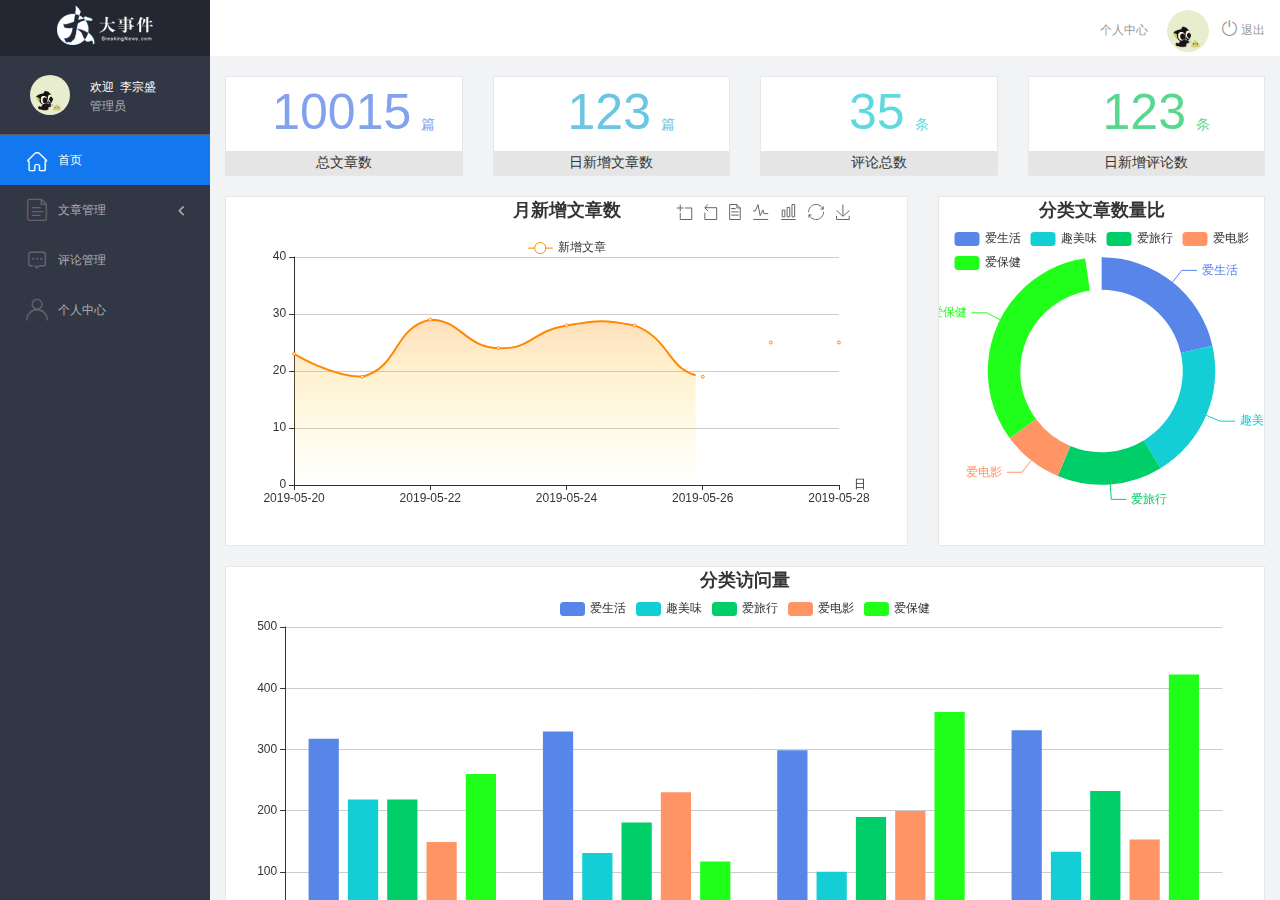
==== admin/index.html @ fca7ffdf "鼠标点击高亮" ====
<!DOCTYPE html>
<html lang="en">

<head>
    <meta charset="UTF-8">
    <meta name="viewport" content="width=device-width, initial-scale=1.0">
    <meta http-equiv="X-UA-Compatible" content="ie=edge">
    <title>大事件-后台首页</title>
    <link rel="stylesheet" href="./libs/bootstrap/css/bootstrap.min.css">
    <link rel="stylesheet" href="css/reset.css">
    <link rel="stylesheet" href="css/iconfont.css">
    <link rel="stylesheet" href="css/main.css">
    <script src="./libs/jquery-1.12.4.min.js"></script>
    <!-- 导入bootstrap的js文件 -->
    <script src="./libs/bootstrap/js/bootstrap.min.js"></script>
</head>

<body>
    <div class="sider">
        <a href="#" class="logo"><img src="images/logo02.png" alt="logo"></a>
        <div class="user_info">
            <img src="images/2.jpg" alt="person">
            <span>欢迎&nbsp;&nbsp;李宗盛</span>
            <b>管理员</b>
        </div>
        <!-- 左侧导航栏 -->
        <div class="menu">
            <div class="level01 active"><a href="./main_count.html" target="main_frame"><i
                        class="iconfont icon-yidiandiantubiao04"></i><span>首页</span></a></div>
            <div class="level01"><a href="#"><i class="iconfont icon-icon-article"></i><span>文章管理</span><b
                        class="iconfont icon-arrowdownl"></b></a></div>
            <ul class="level02">
                <li><a href="./article_list.html" target="main_frame"><i class="iconfont icon-previewright"></i><span>文章列表</span></a></li>
                <li><a href="./article_edit.html" target="main_frame"><i class="iconfont icon-previewright"></i><span>发表文章</span></a></li>
                <li><a href="./article_category.html" target="main_frame"><i class="iconfont icon-previewright"></i><span>文章类别管理</span></a>
                </li>
            </ul>

            <div class="level01"><a href="./comment_list.html" target="main_frame"><i
                        class="iconfont icon-comment"></i><span>评论管理</span></a></div>
            <div class="level01" id="user"><a href="./user.html" target="main_frame"><i
                        class="iconfont icon-user"></i><span>个人中心</span></a></div>
        </div>
        <!-- 顶部栏 -->
        <div class="header_bar">
            <div class="user_center_link">
                <a href="./user.html" target="main_frame">个人中心</a>
                <img src="images/2.jpg" alt="person">
                <a href="javascript:void(0)" class="logout"><i class="iconfont icon-tuichu"></i> 退出</a>
            </div>
        </div>
        <!-- 右侧主体内容 -->
        <div class="main" id="main_body">
            <iframe name="main_frame" src="./main_count.html" frameborder="0"></iframe>

        </div>
    </div>

    <script>
        // 入口函数
        $(function () { 
            // 实现下拉框功能
            $(".level01").eq(1).click(function () {
                $(this).next(".level02").slideToggle();
            })

            // 实现鼠标点击高亮 兄弟移除
            $(".level01").click(function () {
                $(this).addClass("active").siblings().removeClass("active");
            })
         })
    
    </script>
</body>
</html>
---- admin/css/iconfont.css ----
@font-face {font-family: "iconfont";
  src: url('../fonts/iconfont.eot?t=1558003957214'); /* IE9 */
  src: url('../fonts/iconfont.eot?t=1558003957214#iefix') format('embedded-opentype'), /* IE6-IE8 */
  url('[data-uri]') format('woff2'),
  url('../fonts/iconfont.woff?t=1558003957214') format('woff'),
  url('../fonts/iconfont.ttf?t=1558003957214') format('truetype'), /* chrome, firefox, opera, Safari, Android, iOS 4.2+ */
  url('../fonts/iconfont.svg?t=1558003957214#iconfont') format('svg'); /* iOS 4.1- */
}

.iconfont {
  font-family: "iconfont" !important;
  font-size: 16px;
  font-style: normal;
  -webkit-font-smoothing: antialiased;
  -moz-osx-font-smoothing: grayscale;
}

.icon-yidiandiantubiao04:before {
  content: "\e607";
}

.icon-arrowdownl:before {
  content: "\e6a3";
}

.icon-key:before {
  content: "\e68b";
}

.icon-tuichu:before {
  content: "\e622";
}

.icon-previewright:before {
  content: "\e75c";
}

.icon-system:before {
  content: "\e6a6";
}

.icon-icondate:before {
  content: "\e609";
}

.icon-search:before {
  content: "\e656";
}

.icon-system1:before {
  content: "\e608";
}

.icon-user:before {
  content: "\e645";
}

.icon-comment:before {
  content: "\e60a";
}

.icon-icon-article:before {
  content: "\e601";
}
---- admin/css/main.css ----
body{
    font-family:'MicroSoft YaHei';
    background-color: #f2f3f5;
}
.main_wrap{
    position:fixed;
    width:100%;
    height:100%;
    left:0px;
    top:0px;
    background:url('../images/login_bg.jpg'); 
    background-size:100% 100%; 
  }
.header{
    width:1200px;
    overflow: hidden;
    margin:20px auto 0;
}
.heade .logo{
    float: left;
}
.header .copyright{
    float:right;
    font-size:12px;
    color:#fff;
    text-align:right;
    line-height:20px;
    margin-top:10px;
}
.login_form_con{
    position:absolute;
    left:50%;
    top:50%;
    margin-left:-200px;
    margin-top:-155px;
    width:400px;
    height:310px;
    background-color: #edeff0;
}

.login_form{
    position: relative;
}

.login_form .icon-user{
    position:absolute;
    font-size:16px;
    color:#999;
    left:46px;
    top:12px;
}
.login_form .icon-key{
    position:absolute;
    font-size:18px;
    color:#999;
    left:46px;
    top:78px;
}
.login_title{
    height:60px;
    background:url('../images/login_title.png') center center no-repeat #fff;
}
.input_txt,.input_pass,.input_sub{
    display:block;
    width:334px;
    height:37px;
    padding:0px;
    text-indent:40px;
    border:1px solid #ddd;
    margin:27px auto 0;
    outline:none;
}
.input_sub{
    margin-top:40px;
    height:42px;
    background-color: #19b9e7;
    text-indent:0px;
    font-size:18px;
    color:#fff;
    cursor: pointer;
}
.input_sub:hover{
    background-color: #08a0cc;
}

.sider{
    position:fixed;
    left:0;
    top:0;
    bottom:0;
    width:210px;
    background-color: #323745;
}
.sider .logo{
    display:block;
    height:56px;
    background-color: #242732;
    overflow: hidden;
}
.sider .logo img{
    display:block;
    margin:6px auto 0;
}
.user_info{
    height:79px;
    border-bottom:1px solid #5a5e6b;
}

.user_info img{
    float: left;
    width:40px;
    height:40px;
    border-radius:20px;
    margin:19px 0 0 30px;
}
.user_info span{
    float: left;
    width:120px;
    font-size:12px;
    color:#fff;
    margin:23px 0 0 20px;
}
.user_info b{
    float: left;
    width: 120px;
    font-weight:normal;
    font-size:12px;
    color:#adafb5;
    margin:2px 0 0 20px;
}

.menu .level01{
    height:50px;
    line-height:50px;
}
.menu .level01 a{
    display:block;
    height:50px;
    font-size:12px;
    color:#adafb5;
    overflow: hidden;
}
.menu .level01.active a{
    background-color: #1378f0;
    color:#fff;
}
.menu .level01.active i{
    color:#fff;
}

.menu .level01 a:hover{
    background-color: #1378f0;
    color:#fff;
}
.menu .level01 a:hover i{
    color:#fff;
}
.menu .level01 i{
    color:#61646f;
    font-size:22px;
    float: left;
    margin-left:26px;
}
.menu .level01 span{
    float: left;
    margin-left:10px;
}
.menu .level01 b{
    float: right;
    margin-right:20px;
    font-weight:normal;
    transform:rotate(90deg);
    transition:all 500ms ease;
}

.menu .level01 .rotate0{
    transform:rotate(0deg);
}

.menu .level02{
    background: #242732;
    display:none;
}


.menu .level02 li{
    height:40px;
    line-height:40px;
}
.menu .level02 li a{
    display:block;
    height:40px;
    font-size:12px;
    color:#adafb5;
    overflow: hidden;
}

.menu .level02 li a:hover{
    background-color: #1378f0;
    color:#fff;
}

.menu .level02 li i{
    font-size:12px;
    float: left;
    margin-left:60px;
}
.menu .level02 li span{
    font-size:12px;
    float: left;
    margin-left:5px;
}

.menu .level02 .active a{
    color:#ffae00;
}

.header_bar{
    position:fixed;
    left:210px;
    right:0;
    top:0;
    height:56px;
    background-color: #fff;
}

.main{
    position:fixed;
    left:210px;
    top:56px;
    right:0;
    bottom:0;
    background-color: #f2f3f5;
}

.search_form{
    width:218px;
    height:33px;
    border:1px solid #ddd;
    background-color: #f2f3f5;
    border-radius:16px;
    float: left;
    margin:12px 0 0 27px;
}

.search_form input{
    padding:0px;
    margin:0px;
    border:0px;
    float: left;
    background-color: #f2f3f5;
    font-size:12px;
    width:175px;
    height:31px;
    margin-left:12px;
    outline:none;
   
}

.search_form .icon-search{
    line-height:33px;
    cursor: pointer;
    font-size:18px;
    color:#abaebb;
}
.user_center_link{
    float:right;

}
.user_center_link a{
    line-height:56px;
    font-size:12px;
    color:#999;
    margin-right:15px;
}
.user_center_link a:hover{
    color:#ffae00
}

.user_center_link img{
    width:42px;
    height:42px;
    border-radius:32px;
    margin-right:10px;
}

.spannel_list{
    margin-top:20px;
}

.spannel{
	height:100px;
	overflow:hidden;
	text-align:center;
    position:relative;
    background-color: #fff;
    border:1px solid #e7e7e9;
    margin-bottom:20px;
}

.spannel em{
    font-style:normal;
	font-size:50px;
	line-height:50px;
	display:inline-block;
	margin:10px 0 0 20px;
	font-family:'Arial';
	color:#83a2ed;
}

.spannel span{
	font-size:14px;
	display:inline-block;
	color:#83a2ed;
	margin-left:10px;
}

.spannel b{
	position:absolute;
	left:0;
	bottom:0;
	width:100%;
	line-height:24px;
	background:#e5e5e5;
	color:#333;
	font-size:14px;
	font-weight:normal;
}

.scolor01 em,.scolor01 span{
	color:#6ac6e2;
}

.scolor02 em,.scolor02 span{
	color:#5fd9de;
}

.scolor03 em,.scolor03 span{
	color:#58d88e;
}


.gragh_pannel{
    height:350px;
    border:1px solid #e7e7e9;
    background-color: #fff!important; 
    margin-bottom:20px;  
}

.column_pannel{
    margin-bottom:20px;
    height:400px;
    border:1px solid #e7e7e9;
    background-color: #fff!important;   
}

.common_title{
    line-height:42px;
    background-color: #fbfbfb;
    border:1px solid #e7e7e9;
    margin-top:20px;
    text-indent: 15px;
    font-size:14px;
    color:#333;
}

.common_con{
    border:1px solid #e7e7e9;
    border-top:0px;
    background-color: #fff;
    padding-bottom:20px;
    margin-bottom:20px;
}
.opt_btns{
    margin-top:20px;
}

.mp20{
    margin-top:20px;
}

.pagination{   
   margin:0;
}

.article_form{
    margin-top:20px;
}

.form-group{
    margin-bottom:25px;
}

.form-group label{
    font-weight:normal;
    color:#666;
}

.icon-icondate{
    line-height:16px;
}

.user_pic{
    width:100px;
    height:100px;
    margin-bottom:10px;
}

.article_cover{
    width:200px;
    height:200px;
    margin-bottom:10px;
}
#main_body iframe {
    width: 100%;
    height: 100%;
}
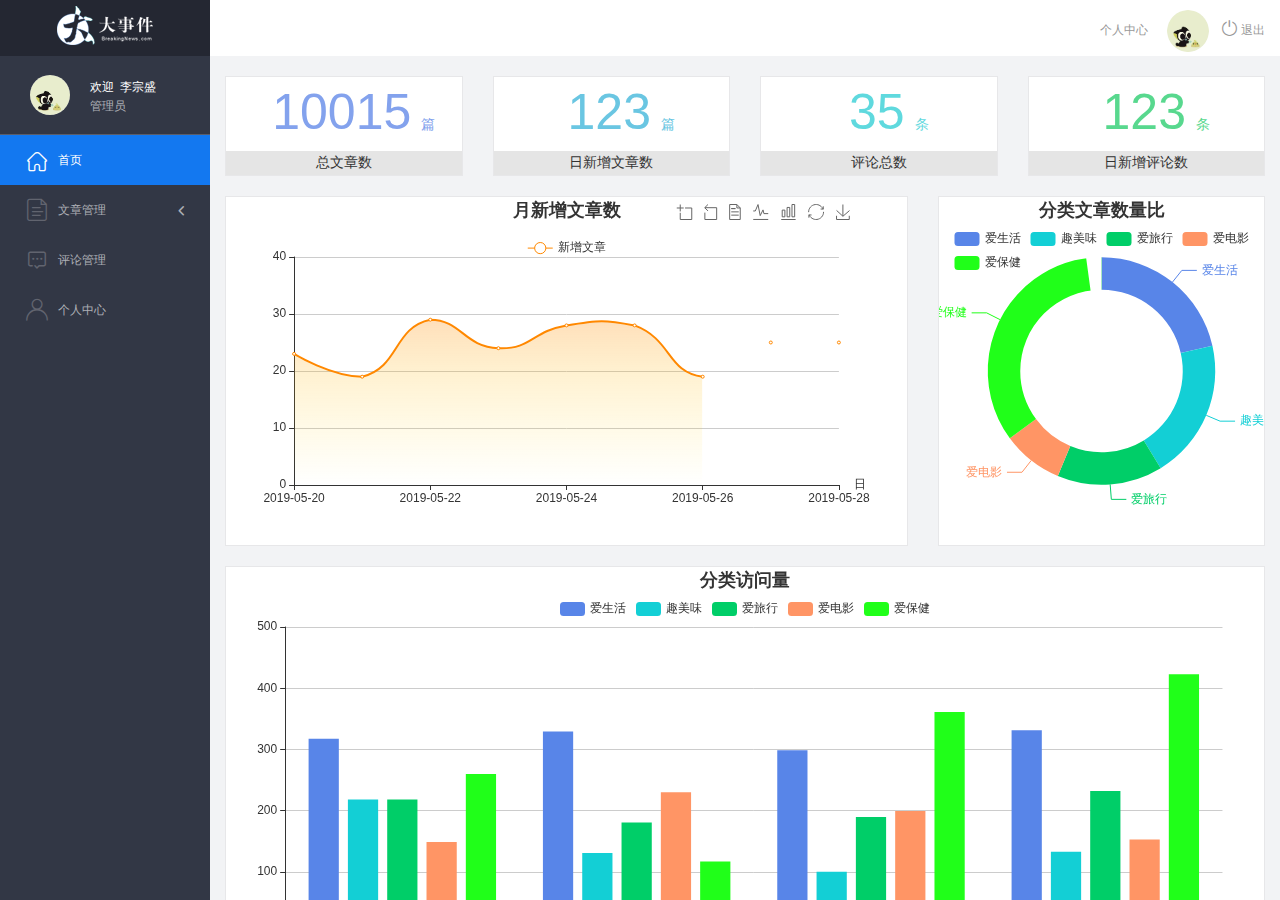
==== commit cbcd9d1e: "登录成功获取的token" ====
--- a/admin/index.html
+++ b/admin/index.html
@@ -69,7 +69,7 @@
                 $(this).addClass("active").siblings().removeClass("active");
             })
          })
-    
+        
     </script>
 </body>
 </html>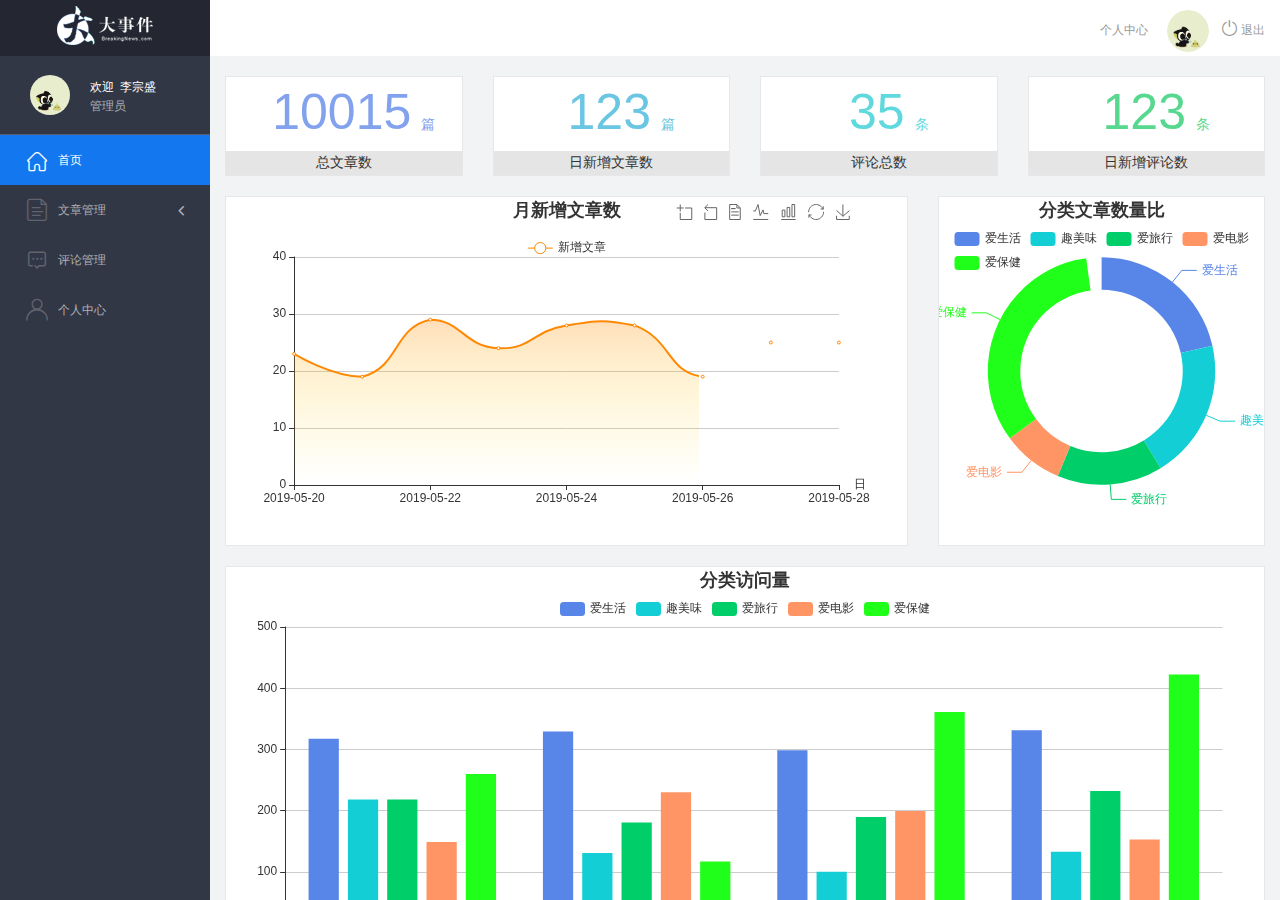
==== commit 7b82106d: "获取用户信息" ====
--- a/admin/index.html
+++ b/admin/index.html
@@ -69,7 +69,24 @@
                 $(this).addClass("active").siblings().removeClass("active");
             })
          })
-        
+        // 获取用户信息
+        $.ajax({
+            url: "http://localhost:8080/api/v1/admin/user/info",
+            headers:{
+                Authorization:window.localStorage.getItem("key")
+            },
+            success: function (res) {
+                console.log(res);
+                // 修改左侧登录栏
+                $(".user_info>img").attr("src",res.data.userPic);
+                $(".user_info>span").text(`欢迎     ${res.data.nickname}`)
+
+                // 修改右侧登录栏
+
+                $(".user_center_link>img").attr("src",res.data.userPic);
+                
+            }
+        });
     </script>
 </body>
 </html>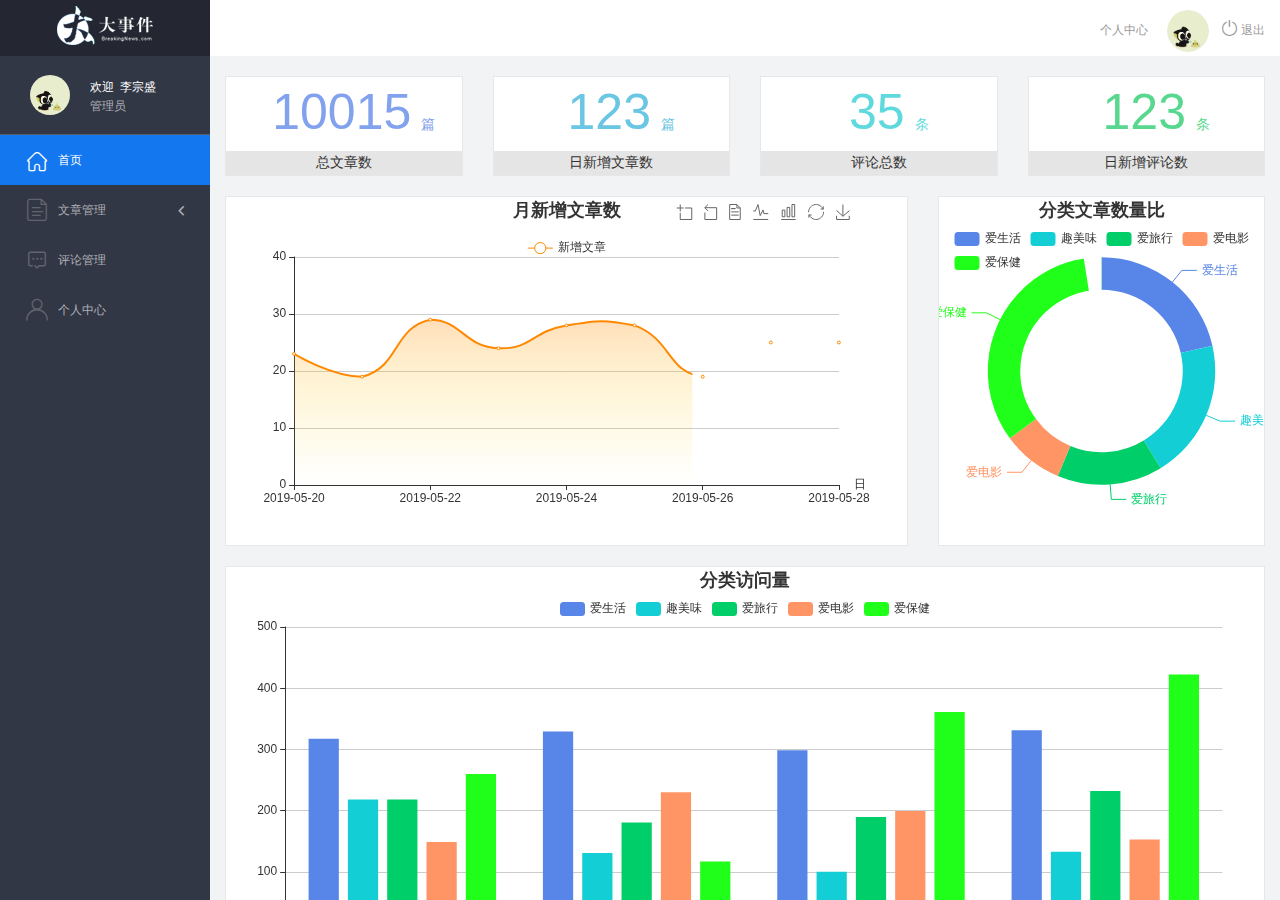
==== commit 096354d7: "页面渲染，请求失败" ====
--- a/admin/index.html
+++ b/admin/index.html
@@ -85,7 +85,15 @@
 
                 $(".user_center_link>img").attr("src",res.data.userPic);
                 
-            }
+            },
+            // 请求失败的回调函数
+            error: function (r) {
+                console.log(r);
+                if (r.statusText==="Forbidden") {
+                    alert("滚犊子");
+                    window.location.href = "login.html"
+                } 
+            },
         });
     </script>
 </body>
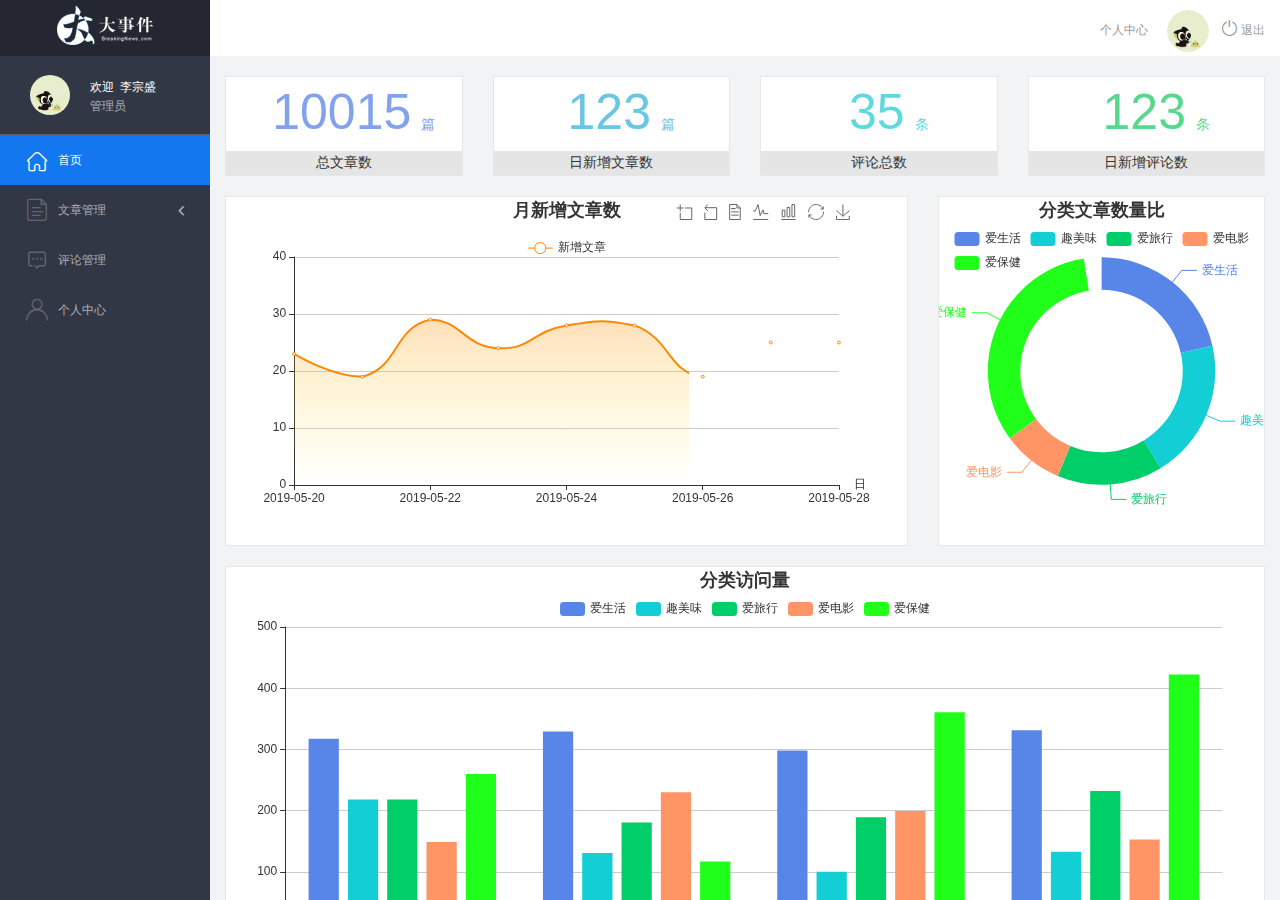
==== commit 821614db: "修改用户信息" ====
--- a/admin/index.html
+++ b/admin/index.html
@@ -73,10 +73,10 @@
         $.ajax({
             url: "http://localhost:8080/api/v1/admin/user/info",
             headers:{
-                Authorization:window.localStorage.getItem("key")
+                Authorization:window.sessionStorage.getItem("key")
             },
             success: function (res) {
-                console.log(res);
+                // console.log(res);
                 // 修改左侧登录栏
                 $(".user_info>img").attr("src",res.data.userPic);
                 $(".user_info>span").text(`欢迎     ${res.data.nickname}`)
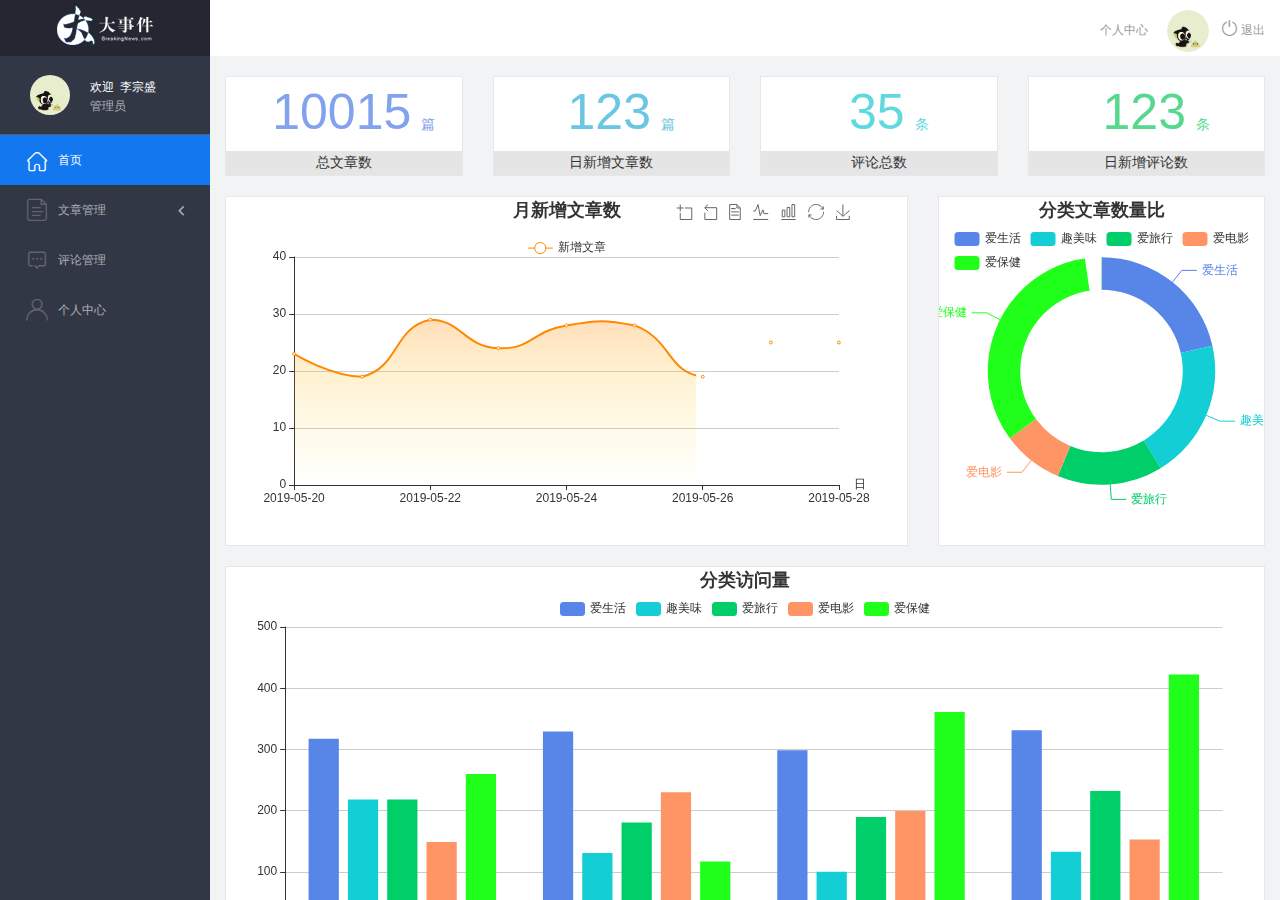
==== commit cb6ac611: "全局设置请求头携带token和统一的异常判断" ====
--- a/admin/index.html
+++ b/admin/index.html
@@ -57,6 +57,7 @@
     </div>
 
     <script>
+       
         // 入口函数
         $(function () { 
             // 实现下拉框功能
@@ -72,9 +73,7 @@
         // 获取用户信息
         $.ajax({
             url: "http://localhost:8080/api/v1/admin/user/info",
-            headers:{
-                Authorization:window.sessionStorage.getItem("key")
-            },
+            
             success: function (res) {
                 // console.log(res);
                 // 修改左侧登录栏
@@ -86,14 +85,7 @@
                 $(".user_center_link>img").attr("src",res.data.userPic);
                 
             },
-            // 请求失败的回调函数
-            error: function (r) {
-                console.log(r);
-                if (r.statusText==="Forbidden") {
-                    alert("滚犊子");
-                    window.location.href = "login.html"
-                } 
-            },
+           
         });
     </script>
 </body>
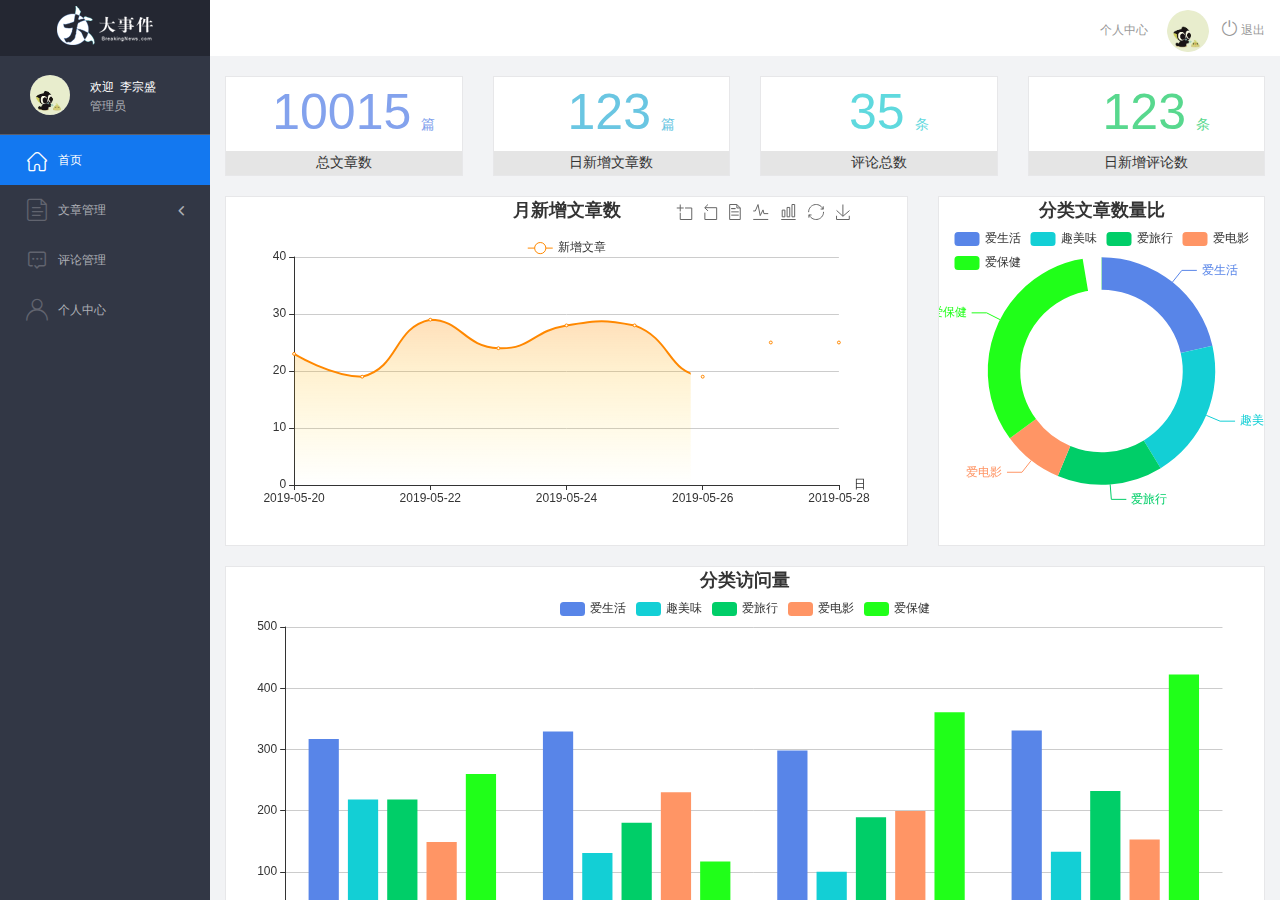
==== commit e9f57d8b: "获取和修改用户信息的完善" ====
--- a/admin/index.html
+++ b/admin/index.html
@@ -72,7 +72,8 @@
          })
         // 获取用户信息
         $.ajax({
-            url: "http://localhost:8080/api/v1/admin/user/info",
+            // url: "http://localhost:8080/api/v1/admin/user/info",
+            url: window.BigNew.user_info,
             
             success: function (res) {
                 // console.log(res);
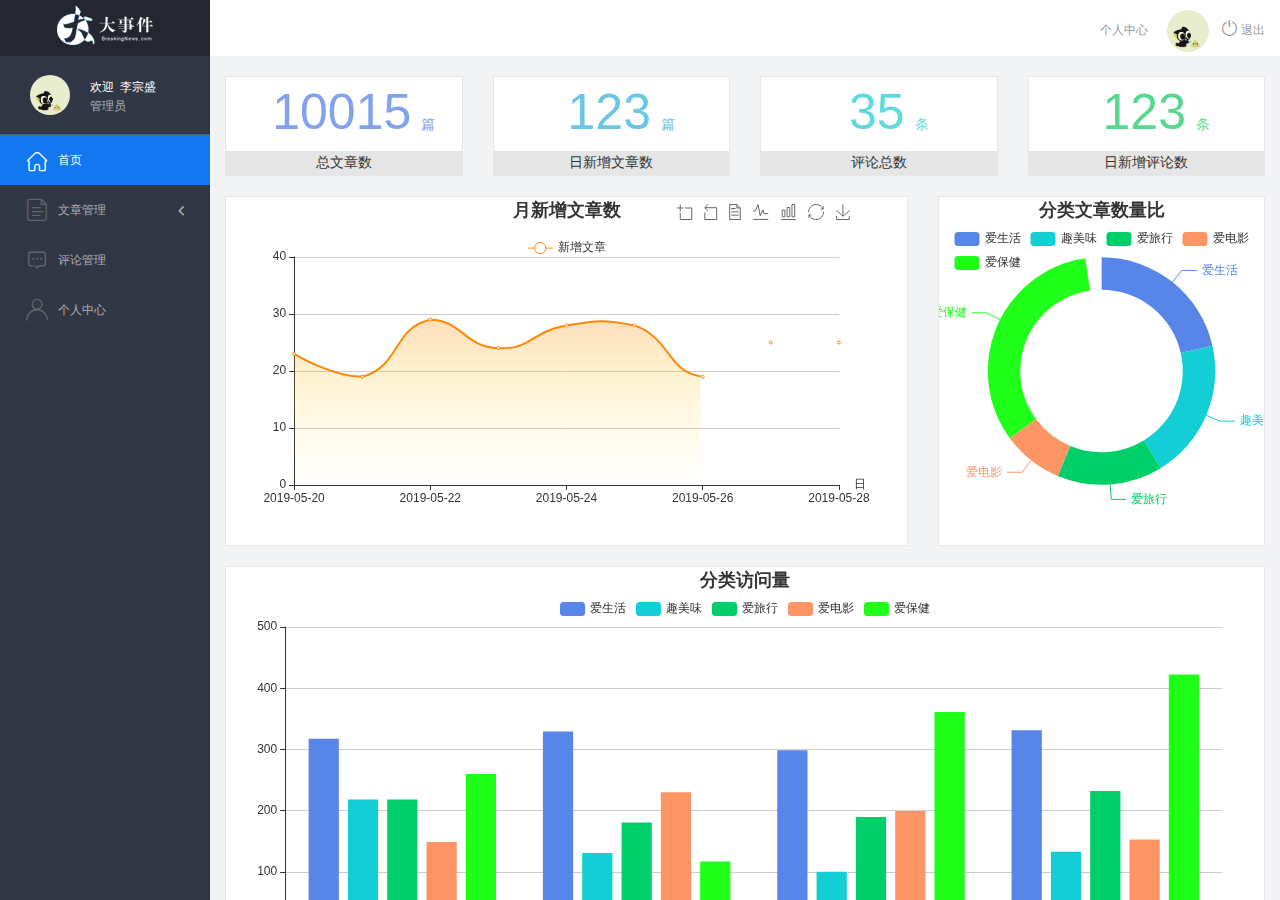
==== commit 4dc8f8af: "登出功能" ====
--- a/admin/index.html
+++ b/admin/index.html
@@ -30,9 +30,12 @@
             <div class="level01"><a href="#"><i class="iconfont icon-icon-article"></i><span>文章管理</span><b
                         class="iconfont icon-arrowdownl"></b></a></div>
             <ul class="level02">
-                <li><a href="./article_list.html" target="main_frame"><i class="iconfont icon-previewright"></i><span>文章列表</span></a></li>
-                <li><a href="./article_edit.html" target="main_frame"><i class="iconfont icon-previewright"></i><span>发表文章</span></a></li>
-                <li><a href="./article_category.html" target="main_frame"><i class="iconfont icon-previewright"></i><span>文章类别管理</span></a>
+                <li><a href="./article_list.html" target="main_frame"><i
+                            class="iconfont icon-previewright"></i><span>文章列表</span></a></li>
+                <li><a href="./article_edit.html" target="main_frame"><i
+                            class="iconfont icon-previewright"></i><span>发表文章</span></a></li>
+                <li><a href="./article_category.html" target="main_frame"><i
+                            class="iconfont icon-previewright"></i><span>文章类别管理</span></a>
                 </li>
             </ul>
 
@@ -57,9 +60,9 @@
     </div>
 
     <script>
-       
+
         // 入口函数
-        $(function () { 
+        $(function () {
             // 实现下拉框功能
             $(".level01").eq(1).click(function () {
                 $(this).next(".level02").slideToggle();
@@ -69,25 +72,37 @@
             $(".level01").click(function () {
                 $(this).addClass("active").siblings().removeClass("active");
             })
-         })
-        // 获取用户信息
-        $.ajax({
-            // url: "http://localhost:8080/api/v1/admin/user/info",
-            url: window.BigNew.user_info,
-            
-            success: function (res) {
-                // console.log(res);
-                // 修改左侧登录栏
-                $(".user_info>img").attr("src",res.data.userPic);
-                $(".user_info>span").text(`欢迎     ${res.data.nickname}`)
 
-                // 修改右侧登录栏
+            // 获取用户信息
+            $.ajax({
+                // url: "http://localhost:8080/api/v1/admin/user/info",
+                url: window.BigNew.user_info,
 
-                $(".user_center_link>img").attr("src",res.data.userPic);
-                
-            },
-           
-        });
+                success: function (res) {
+                    // console.log(res);
+                    // 修改左侧登录栏
+                    $(".user_info>img").attr("src", res.data.userPic);
+                    $(".user_info>span").text(`欢迎     ${res.data.nickname}`)
+
+                    // 修改右侧登录栏
+
+                    $(".user_center_link>img").attr("src", res.data.userPic);
+
+                },
+
+            });
+
+
+            // 登出功能
+            $(".logout").click(function () {
+                if (confirm("这位小主您要退出登录吗")) {
+                    sessionStorage.removeItem("key");
+                    window.location.href = "./login.html";
+                }
+            })
+        })
+
     </script>
 </body>
+
 </html>